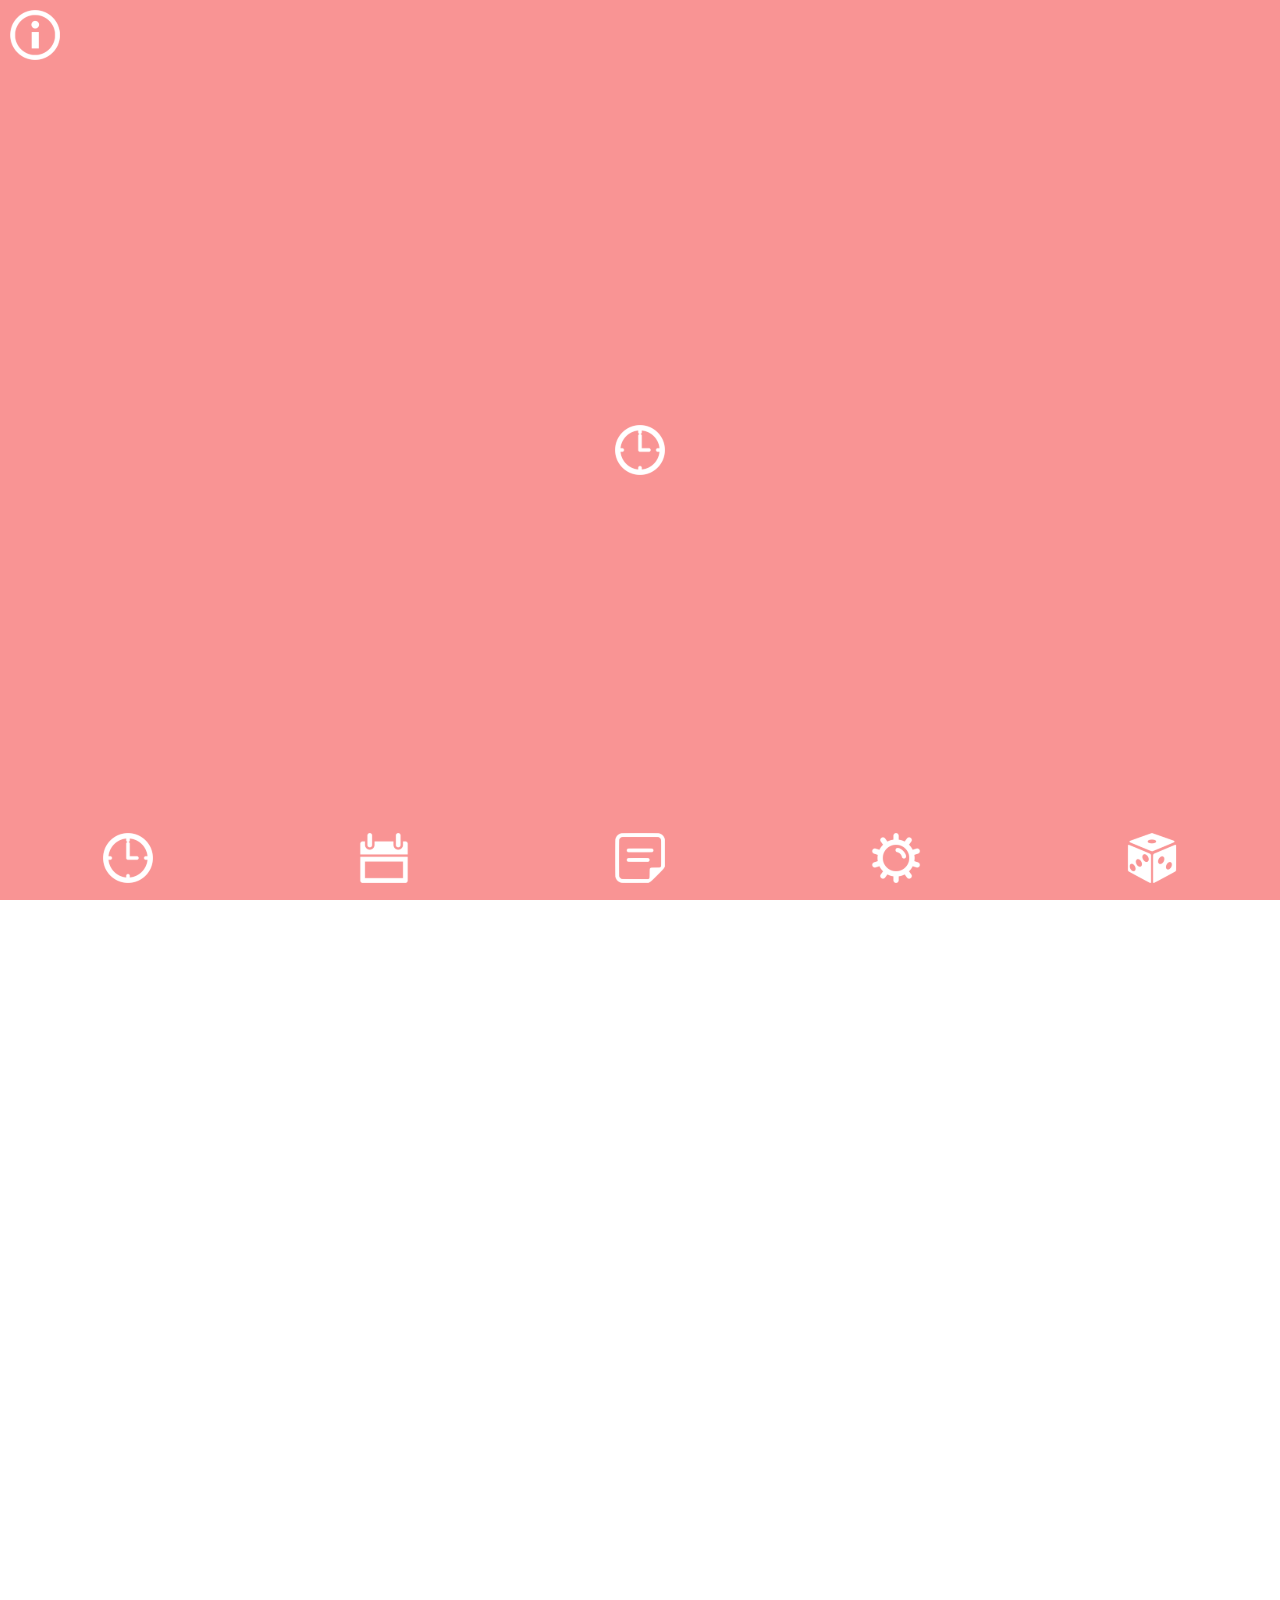
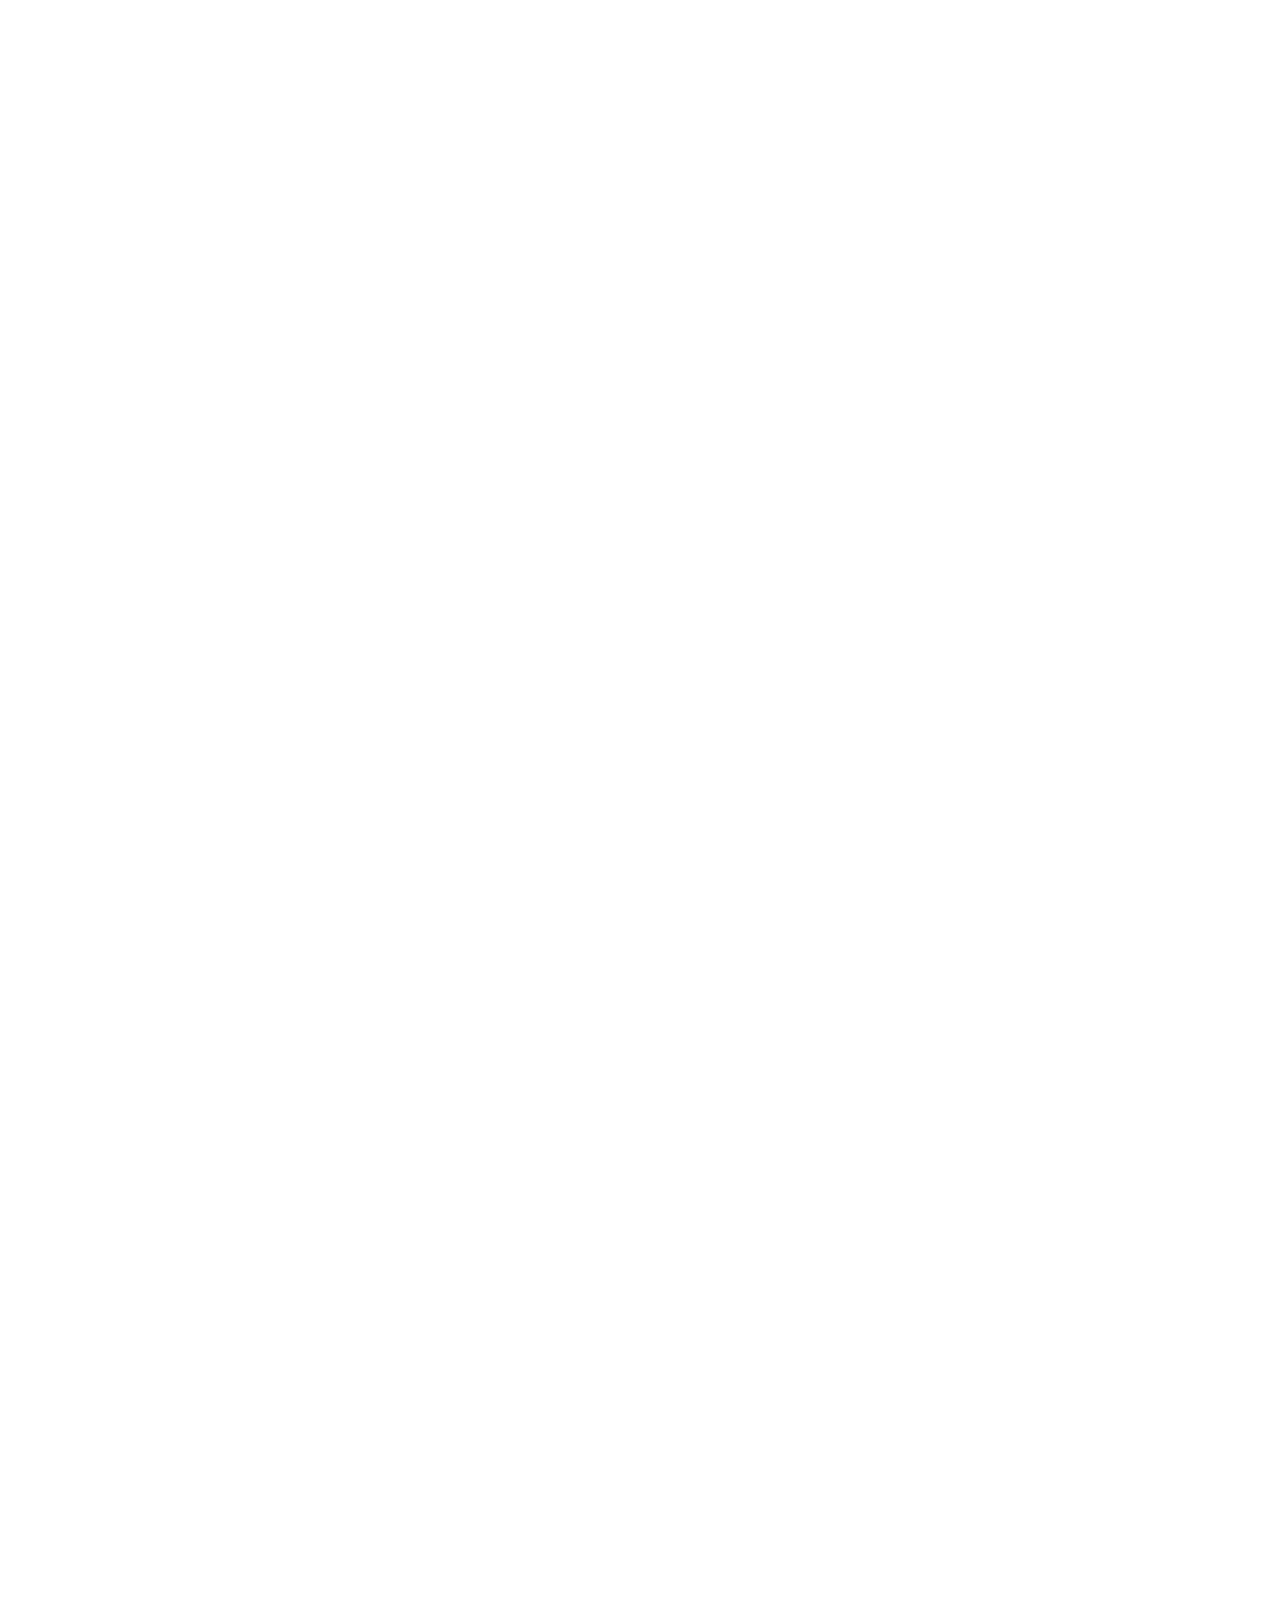
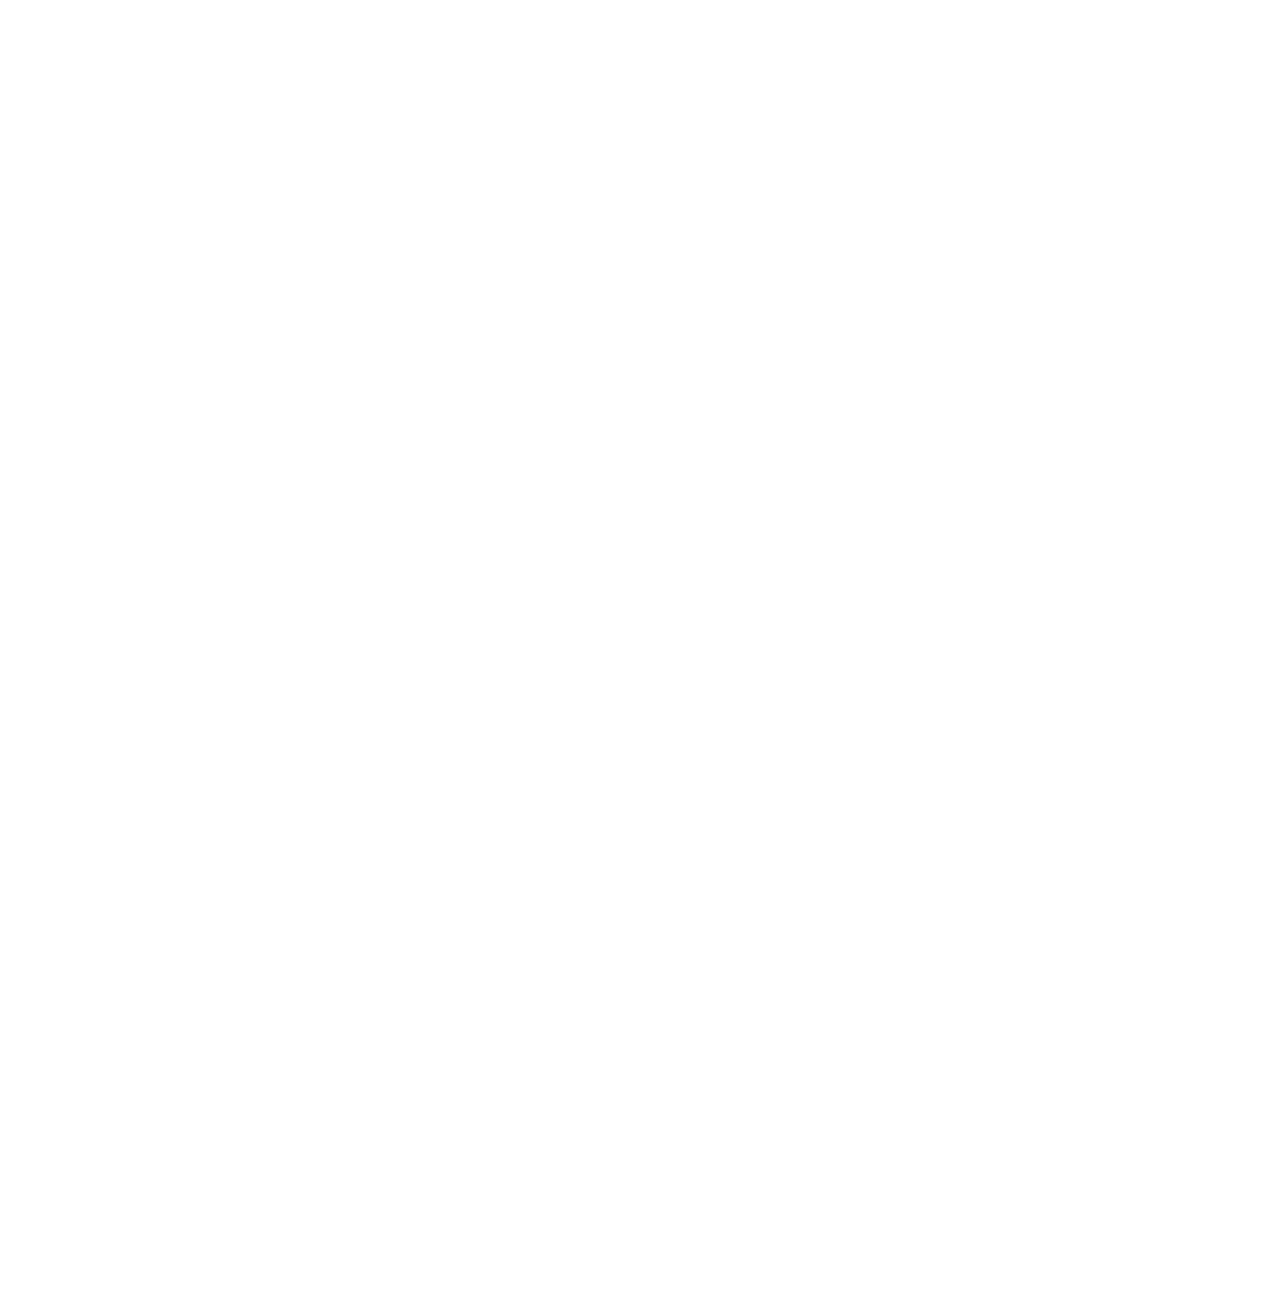
==== index.html @ e8632d1f "Added needed files & folders, HTML structure + base styles" ====
<!DOCTYPE html>
<html lang="en">
<head>
    <meta charset="UTF-8">
    <meta name="viewport" content="width=device-width, initial-scale=1.0">
    <link rel="stylesheet" href="style.css">
    <title>Jesper Gustafsson - Color screens</title>
</head>
<body>
    <header class="header">
        <button class="button">
            <img src="./images/info_icon.svg" alt="More information">
        </button>
    </header>
    <main class="main"> 
        <section class="section time">
            <img src="./images/clock_icon.svg" alt="Time icon">
        </section>
        <section class="section calendar">
            <img src="./images/date_icon.svg" alt="Date icon">
        </section>
        <section class="section notes">
            <img src="./images/notes_icon.svg" alt="Notes icon">
        </section>
        <section class="section weather">
            <img src="./images/weather_icon.svg" alt="Weather icon">
        </section>
        <section class="section game">
            <img src="./images/dice_icon.svg" alt="Dice icon">
        </section>
    </main>
    <footer class="footer">
        <nav>
            <ul>
                <li class="menu-item"> 
                    <img src="./images/clock_icon.svg" alt="Time icon">
                    <p>Time</p>
                </li>
                <li class="menu-item">
                    <img src="./images/date_icon.svg" alt="Date icon">
                    <p>Date</p>
                </li>
                <li class="menu-item">
                    <img src="./images/notes_icon.svg" alt="Notes icon">
                    <p>Notes</p>
                </li>
                <li class="menu-item">
                    <img src="./images/weather_icon.svg" alt="Weather icon">
                    <p>Weather</p>
                </li>
                <li class="menu-item">
                    <img src="./images/dice_icon.svg" alt="Dice icon">
                    <p>Game</p>
                </li>
            </ul>
        </nav>
    </footer>
</body>
</html>
---- style.css ----
@import url('https://fonts.googleapis.com/css2?family=Roboto:ital,wght@0,100;0,300;0,400;0,500;0,700;0,900;1,100;1,300;1,400;1,500;1,700;1,900&display=swap');

body, html {
    width: 100%;
    height: 100vh;
    overflow: hidden;
    margin: 0;
    font-family: Roboto;
}

:root {
    --red: #F99494;
    --blue: #94CEF9;
    --green: #66DA64;
    --yellow: #F9D694;
    --purple: #9694F9;
}

.button {
    border: none;
    outline: none;
    background: transparent;
    padding: 10px;
}

.section {
    width: 100%;
    height: 100vh;
    display: flex;
    justify-content: center;
    align-items: center;
}

.time {
    background-color: var(--red);
}

.calendar {
    background-color: var(--blue);
}

.notes {
    background-color: var(--green);
}

.weather {
    background-color: var(--yellow);
}

.game {
    background-color: var(--purple);
}

.header {
    top: 0;
    left: 0;
    position: fixed;
}

.footer {
    bottom: 0;
    left: 0;
    position: fixed;
    width: 100%;
}

.footer nav ul {
    display: flex;
    justify-content: center;
    align-items: center;
    list-style-type: none;
    color: #ffffff;
    margin: 0;
    padding: 0;
}

.footer nav ul .menu-item {
    display: flex;
    justify-content: center;
    align-items: center;
    position: relative;
    width: 20%;
    height: 85px;
}

.footer nav ul .menu-item p {
    position: absolute;
    opacity: 0;
  }

.footer nav ul .menu-item.active p {
  opacity: 1;
  position: relative;
}

/* MOBILE */
@media screen and (max-width: 500px) {
    img {
        width: 30px;
        height: 30px;
    }
}

/* TABLET */
@media screen and (min-width: 501px) and (max-width: 900px) {
    img {
        width: 30px;
        height: 30px;
    }
}

/* DESKTOP */
@media screen and (min-width: 901px) {
    img {
        width: 50px;
        height: 50px;
    }
}
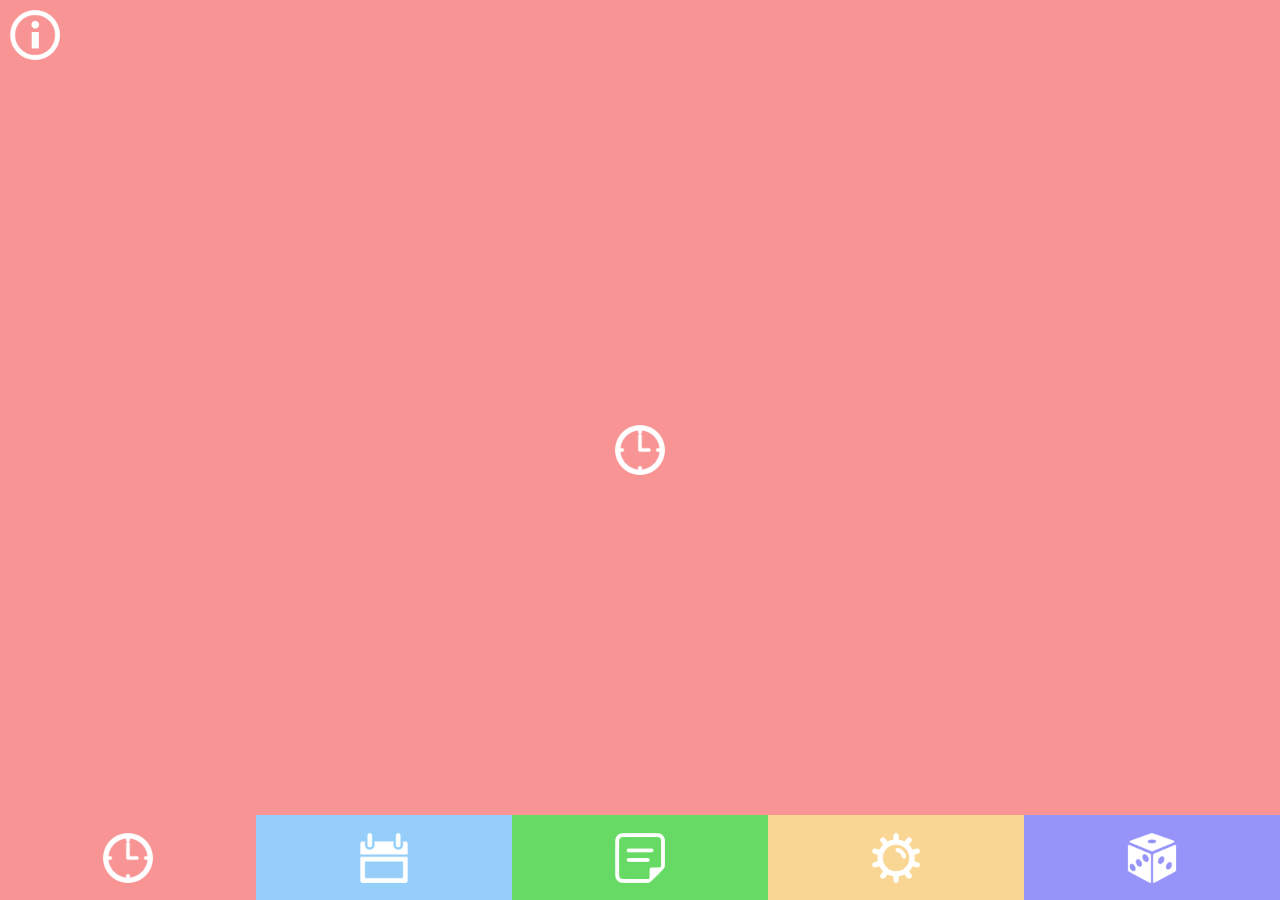
==== commit e9b5ece0: "mobile styles for sections and tabs + logic for tabs" ====
--- a/index.html
+++ b/index.html
@@ -8,52 +8,58 @@
 </head>
 <body>
     <header class="header">
-        <button class="button">
+        <a href="./info.html" class="button">
             <img src="./images/info_icon.svg" alt="More information">
-        </button>
+        </a>
     </header>
-    <main class="main"> 
-        <section class="section time">
+    <main id="sections" class="main"> 
+        <section id="timeSection" class="section time" key="time">
             <img src="./images/clock_icon.svg" alt="Time icon">
         </section>
-        <section class="section calendar">
+        <section id="dateSection" class="section calendar" key="date">
             <img src="./images/date_icon.svg" alt="Date icon">
         </section>
-        <section class="section notes">
+        <section id="noteSection" class="section notes" key="notes">
             <img src="./images/notes_icon.svg" alt="Notes icon">
         </section>
-        <section class="section weather">
+        <section id="weatherSection" class="section weather" key="weather">
             <img src="./images/weather_icon.svg" alt="Weather icon">
         </section>
-        <section class="section game">
+        <section id="gameSection" class="section game" key="game">
             <img src="./images/dice_icon.svg" alt="Dice icon">
         </section>
     </main>
     <footer class="footer">
         <nav>
-            <ul>
-                <li class="menu-item"> 
+            <ul id="menu-list">
+                <li class="menu-item time" key="time"> 
                     <img src="./images/clock_icon.svg" alt="Time icon">
                     <p>Time</p>
                 </li>
-                <li class="menu-item">
+                <li class="menu-item calendar" key="date">
                     <img src="./images/date_icon.svg" alt="Date icon">
                     <p>Date</p>
                 </li>
-                <li class="menu-item">
+                <li class="menu-item notes" key="notes">
                     <img src="./images/notes_icon.svg" alt="Notes icon">
                     <p>Notes</p>
                 </li>
-                <li class="menu-item">
+                <li class="menu-item weather" key="weather">
                     <img src="./images/weather_icon.svg" alt="Weather icon">
                     <p>Weather</p>
                 </li>
-                <li class="menu-item">
+                <li class="menu-item game" key="game">
                     <img src="./images/dice_icon.svg" alt="Dice icon">
                     <p>Game</p>
                 </li>
             </ul>
         </nav>
     </footer>
+
+<script src="./js/game.js"></script>
+<script src="./js/notes.js"></script>
+<script src="./js/tabs.js"></script>
+<script src="./js/timeAndDate.js"></script>
+<script src="./js/weather.js"></script>
 </body>
 </html>--- a/style.css
+++ b/style.css
@@ -4,6 +4,7 @@
     width: 100%;
     height: 100vh;
     overflow: hidden;
+    position: relative;
     margin: 0;
     font-family: Roboto;
 }
@@ -16,11 +17,19 @@
     --purple: #9694F9;
 }
 
+h1 {
+    font-size: 2.4rem;
+    color: #ffffff;
+}
+
 .button {
     border: none;
     outline: none;
     background: transparent;
-    padding: 10px;
+}
+
+.main {
+    overflow: hidden;
 }
 
 .section {
@@ -29,32 +38,58 @@
     display: flex;
     justify-content: center;
     align-items: center;
+    position: absolute;
+    top: 0;
+    left: 0;
+    transition: 0.5s ease;
+    box-shadow: 0 0 10px 3px rgba(0,0,0,0.2);
+}
+
+.section.active {
+    margin-left: 0 !important;
+}
+
+.section.calendar,
+.section.notes,
+.section.weather,
+.section.game {
+    margin-left: 110%;
 }
 
 .time {
     background-color: var(--red);
+    z-index: 1;
 }
 
 .calendar {
     background-color: var(--blue);
+    z-index: 2;
 }
 
 .notes {
     background-color: var(--green);
+    z-index: 3;
 }
 
 .weather {
     background-color: var(--yellow);
+    z-index: 4;
 }
 
 .game {
     background-color: var(--purple);
+    z-index: 5;
+}
+
+.info {
+    background-color: var(--red);
 }
 
 .header {
-    top: 0;
-    left: 0;
+    top: 10px;
+    left: 10px;
     position: fixed;
+    z-index: 999;
 }
 
 .footer {
@@ -62,6 +97,7 @@
     left: 0;
     position: fixed;
     width: 100%;
+    z-index: 999;
 }
 
 .footer nav ul {
@@ -86,7 +122,12 @@
 .footer nav ul .menu-item p {
     position: absolute;
     opacity: 0;
-  }
+    pointer-events: none;
+}
+
+.footer nav ul .menu-item img {
+    pointer-events: none;
+}
 
 .footer nav ul .menu-item.active p {
   opacity: 1;
@@ -98,6 +139,9 @@
     img {
         width: 30px;
         height: 30px;
+    }
+    .section img {
+        display: none;
     }
 }
 
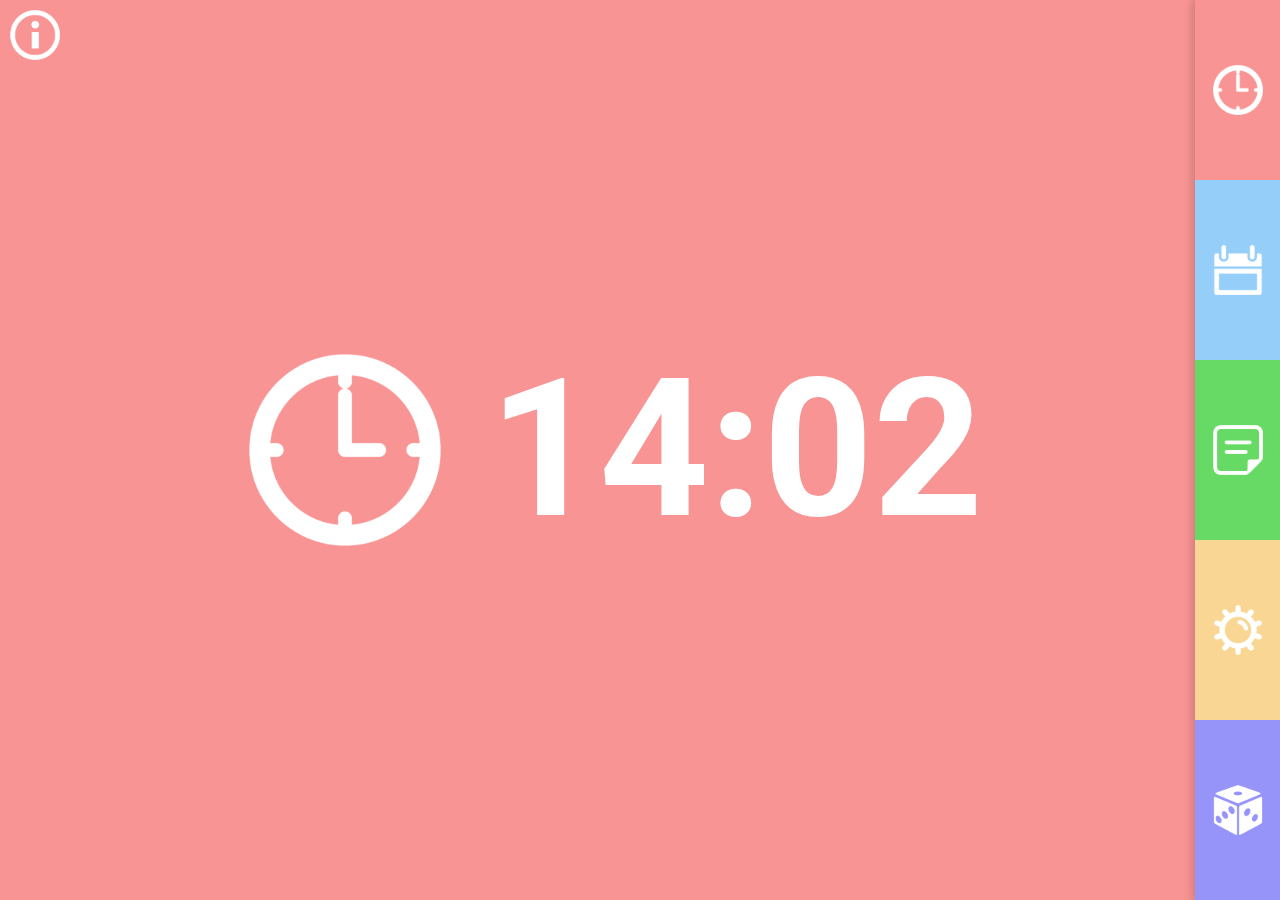
==== commit 76122f08: "added logic for time and date" ====
--- a/index.html
+++ b/index.html
@@ -15,9 +15,11 @@
     <main id="sections" class="main"> 
         <section id="timeSection" class="section time" key="time">
             <img src="./images/clock_icon.svg" alt="Time icon">
+            <h1 id="timeHolder"></h1>
         </section>
         <section id="dateSection" class="section calendar" key="date">
             <img src="./images/date_icon.svg" alt="Date icon">
+            <h2 id="dateHolder"></h2>
         </section>
         <section id="noteSection" class="section notes" key="notes">
             <img src="./images/notes_icon.svg" alt="Notes icon">
@@ -27,6 +29,12 @@
         </section>
         <section id="gameSection" class="section game" key="game">
             <img src="./images/dice_icon.svg" alt="Dice icon">
+            <aside class="text-block">
+                <h2>Gosh darn it, u clicked on this tab?</h2>
+                <h3>I haven't had time to build this yet, but you haaad to click it huh?
+                Typical. Well, weren't the other tabs cool? I thought if I made them cool enough
+                people wouldn't be interested in a silly game. Silly me I guess...</h3>
+            </aside>
         </section>
     </main>
     <footer class="footer">
@@ -34,23 +42,18 @@
             <ul id="menu-list">
                 <li class="menu-item time" key="time"> 
                     <img src="./images/clock_icon.svg" alt="Time icon">
-                    <p>Time</p>
                 </li>
                 <li class="menu-item calendar" key="date">
                     <img src="./images/date_icon.svg" alt="Date icon">
-                    <p>Date</p>
                 </li>
                 <li class="menu-item notes" key="notes">
                     <img src="./images/notes_icon.svg" alt="Notes icon">
-                    <p>Notes</p>
                 </li>
                 <li class="menu-item weather" key="weather">
                     <img src="./images/weather_icon.svg" alt="Weather icon">
-                    <p>Weather</p>
                 </li>
                 <li class="menu-item game" key="game">
                     <img src="./images/dice_icon.svg" alt="Dice icon">
-                    <p>Game</p>
                 </li>
             </ul>
         </nav>
--- a/style.css
+++ b/style.css
@@ -17,9 +17,10 @@
     --purple: #9694F9;
 }
 
-h1 {
-    font-size: 2.4rem;
+h1,h2,h3,p {
     color: #ffffff;
+    margin: 0 3rem;
+    line-height: 1.2;
 }
 
 .button {
@@ -45,8 +46,19 @@
     box-shadow: 0 0 10px 3px rgba(0,0,0,0.2);
 }
 
+.section img {
+    width: 15vw;
+    height: 15vw;
+}
+
 .section.active {
     margin-left: 0 !important;
+    margin-top: 0 !important;
+}
+
+.info article {
+    width: 90%;
+    max-width: 1200px;
 }
 
 .section.calendar,
@@ -84,6 +96,8 @@
 .info {
     background-color: var(--red);
 }
+
+
 
 .header {
     top: 10px;
@@ -117,6 +131,11 @@
     position: relative;
     width: 20%;
     height: 85px;
+    cursor: pointer;
+    transition: 0.5s ease;
+}
+.footer nav {
+    box-shadow: 0 0 10px 2px rgba(0,0,0,0.2);
 }
 
 .footer nav ul .menu-item p {
@@ -136,6 +155,25 @@
 
 /* MOBILE */
 @media screen and (max-width: 500px) {
+    h1 {
+        font-size: 30vw;
+        margin: 0;
+    }
+    h2 {
+        font-size: 11vw;
+        margin: 0;
+    }
+    h3 {
+        font-size: 1rem;
+        margin: 1rem 0;
+        font-weight: normal;
+    }
+    p {
+        margin: 0;
+    }
+    .text-block {
+        max-width: 85%;
+    }
     img {
         width: 30px;
         height: 30px;
@@ -147,6 +185,24 @@
 
 /* TABLET */
 @media screen and (min-width: 501px) and (max-width: 900px) {
+    h1 {
+        font-size: 22vw;
+    }
+    h2 {
+        font-size: 6vw;
+    }
+    h3 {
+        font-size: 1rem;
+        margin: 0.6rem 3rem;
+        font-weight: normal;
+    }
+    .text-block {
+        max-width: 70%;
+    }
+    .section img {
+        width: 150px;
+        height: 150px;
+    }
     img {
         width: 30px;
         height: 30px;
@@ -155,8 +211,39 @@
 
 /* DESKTOP */
 @media screen and (min-width: 901px) {
+    h1 {
+        font-size: 15vw;
+    }
+    h2 {
+        font-size: 4.5vw;
+    }
+    h3 {
+        font-size: 1.8vw;
+    }
     img {
         width: 50px;
         height: 50px;
     }
+    .text-block {
+        max-width: 75%;
+    }
+    .footer {
+        top: 0;
+        right: 0;
+        bottom: unset;
+        left: unset;
+        width: auto;
+        height: 100%;
+    }
+    .footer nav {
+        height: 100%;
+    }
+    .footer nav ul {
+        flex-direction: column;
+        height: 100%;
+    }
+    .footer nav ul .menu-item {
+        width: 85px;
+        height: 20%;
+    }
 }